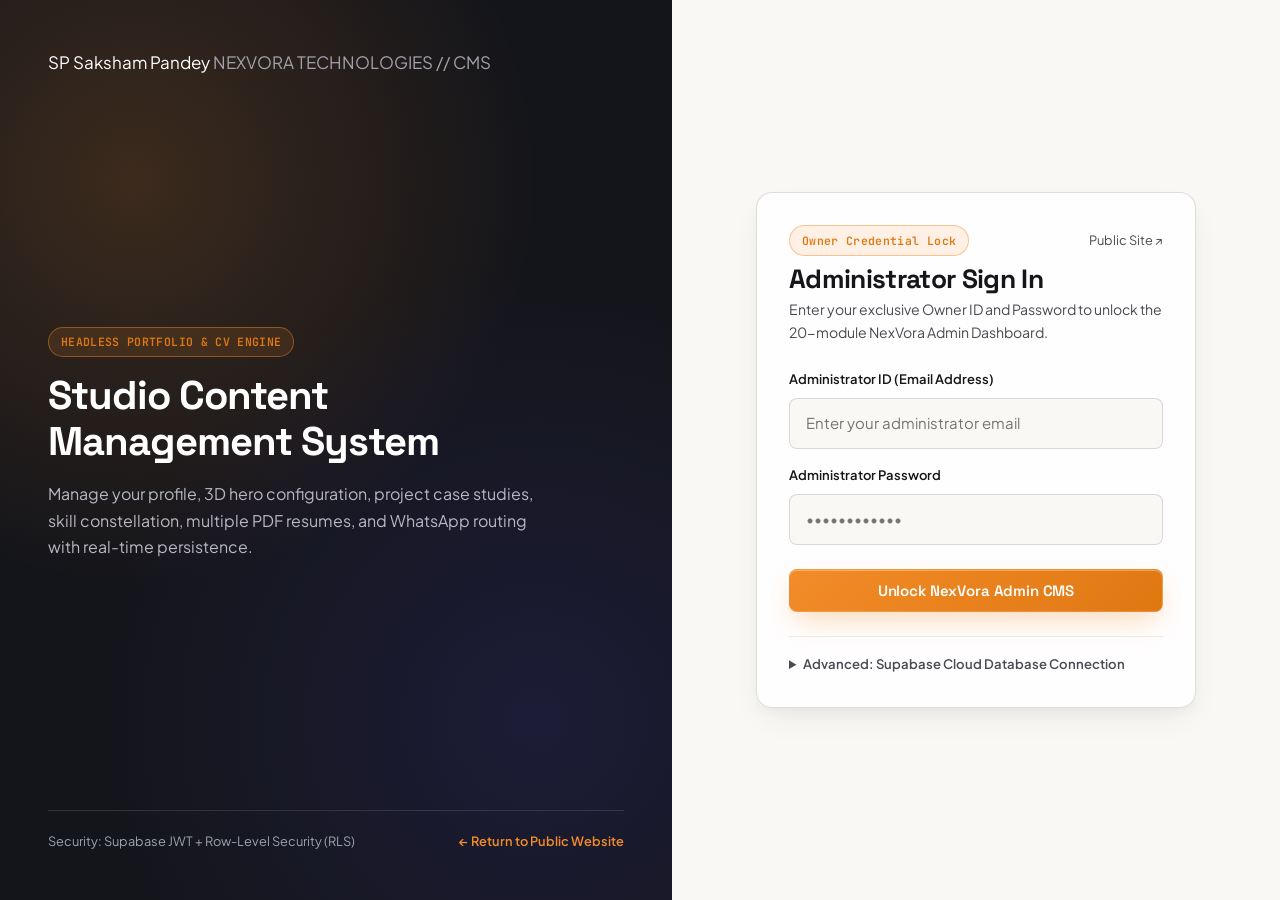
==== admin/index.html @ f71fc4e2 "Initial commit: Personal Portfolio and Nexvora CMS" ====
<!doctype html>
<html lang="en" data-theme="light">
  <head>
    <meta charset="UTF-8" />
    <meta name="viewport" content="width=device-width, initial-scale=1.0" />
    <title>Admin Dashboard — Saksham Pandey | NEXVORA CMS</title>
    <meta name="robots" content="noindex, nofollow" />
    <link rel="icon" type="image/svg+xml" href="../assets/icons/favicon.svg" />
    <link rel="preconnect" href="https://fonts.googleapis.com" />
    <link rel="preconnect" href="https://fonts.gstatic.com" crossorigin />
    <link
      href="https://fonts.googleapis.com/css2?family=JetBrains+Mono:wght@500;600;700&amp;family=Plus+Jakarta+Sans:wght@400;500;600;700&amp;family=Space+Grotesk:wght@600;700&amp;display=swap"
      rel="stylesheet"
    />
    <link rel="stylesheet" href="../css/tokens.css" />
    <link rel="stylesheet" href="../css/base.css" />
    <link rel="stylesheet" href="../css/components.css" />
    <link rel="stylesheet" href="css/admin.css" />
  </head>
  <body class="admin-body">
    <div class="admin-shell">
      <!-- Left Sidebar Navigation (All 20 Required Modules) -->
      <aside
        id="adminSidebar"
        class="admin-sidebar"
        aria-label="CMS Module Navigation"
      >
        <div class="admin-sidebar__brand">
          <a
            href="../index.html"
            class="brand-logo"
            title="View Public Website"
          >
            <span class="brand-logo__cube">SP</span>
            <span class="brand-logo__meta">
              <span style="font-size: 0.95rem">NEXVORA CMS</span>
              <span class="brand-logo__sub">SAKSHAM PANDEY</span>
            </span>
          </a>
        </div>

        <nav class="admin-sidebar__nav">
          <span class="admin-nav-group-label">Core &amp; Identity</span>
          <button
            type="button"
            class="admin-nav-btn is-active"
            data-admin-module="overview"
          >
            <span class="admin-nav-btn__left"
              ><span>01</span> <span>Dashboard Overview</span></span
            >
          </button>
          <button
            type="button"
            class="admin-nav-btn"
            data-admin-module="profile"
          >
            <span class="admin-nav-btn__left"
              ><span>02</span> <span>Profile &amp; Personal Info</span></span
            >
          </button>
          <button type="button" class="admin-nav-btn" data-admin-module="hero">
            <span class="admin-nav-btn__left"
              ><span>03</span> <span>Hero &amp; 3D Stage</span></span
            >
          </button>
          <button type="button" class="admin-nav-btn" data-admin-module="about">
            <span class="admin-nav-btn__left"
              ><span>04</span> <span>About Section</span></span
            >
          </button>

          <span class="admin-nav-group-label">Portfolio Collections</span>
          <button
            type="button"
            class="admin-nav-btn"
            data-admin-module="skills"
          >
            <span class="admin-nav-btn__left"
              ><span>05</span> <span>Skills &amp; Categories</span></span
            >
          </button>
          <button
            type="button"
            class="admin-nav-btn"
            data-admin-module="experience"
          >
            <span class="admin-nav-btn__left"
              ><span>06</span> <span>Experience</span></span
            >
          </button>
          <button
            type="button"
            class="admin-nav-btn"
            data-admin-module="education"
          >
            <span class="admin-nav-btn__left"
              ><span>07</span> <span>Education</span></span
            >
          </button>
          <button
            type="button"
            class="admin-nav-btn"
            data-admin-module="projects"
          >
            <span class="admin-nav-btn__left"
              ><span>08</span> <span>Projects Showcase</span></span
            >
          </button>
          <button
            type="button"
            class="admin-nav-btn"
            data-admin-module="achievements"
          >
            <span class="admin-nav-btn__left"
              ><span>09</span> <span>Achievements</span></span
            >
          </button>
          <button
            type="button"
            class="admin-nav-btn"
            data-admin-module="certifications"
          >
            <span class="admin-nav-btn__left"
              ><span>10</span> <span>Certifications</span></span
            >
          </button>

          <span class="admin-nav-group-label">Resumes &amp; Assets</span>
          <button
            type="button"
            class="admin-nav-btn"
            data-admin-module="resumes"
          >
            <span class="admin-nav-btn__left"
              ><span>11</span> <span>Multiple Resumes (CVs)</span></span
            >
          </button>
          <button type="button" class="admin-nav-btn" data-admin-module="media">
            <span class="admin-nav-btn__left"
              ><span>18</span> <span>Media Library</span></span
            >
          </button>

          <span class="admin-nav-group-label">Channels &amp; Settings</span>
          <button
            type="button"
            class="admin-nav-btn"
            data-admin-module="social"
          >
            <span class="admin-nav-btn__left"
              ><span>12</span> <span>Social Links</span></span
            >
          </button>
          <button
            type="button"
            class="admin-nav-btn"
            data-admin-module="contact"
          >
            <span class="admin-nav-btn__left"
              ><span>13</span> <span>Contact &amp; Inbox</span></span
            >
          </button>
          <button
            type="button"
            class="admin-nav-btn"
            data-admin-module="whatsapp"
          >
            <span class="admin-nav-btn__left"
              ><span>14</span> <span>WhatsApp (wa.me)</span></span
            >
          </button>
          <button type="button" class="admin-nav-btn" data-admin-module="theme">
            <span class="admin-nav-btn__left"
              ><span>15</span> <span>Theme &amp; Design</span></span
            >
          </button>
          <button
            type="button"
            class="admin-nav-btn"
            data-admin-module="navigation"
          >
            <span class="admin-nav-btn__left"
              ><span>16</span> <span>Navigation &amp; Visibility</span></span
            >
          </button>
          <button type="button" class="admin-nav-btn" data-admin-module="seo">
            <span class="admin-nav-btn__left"
              ><span>17</span> <span>SEO &amp; Open Graph</span></span
            >
          </button>
          <button type="button" class="admin-nav-btn" data-admin-module="site">
            <span class="admin-nav-btn__left"
              ><span>19</span> <span>Site-Wide &amp; Footer</span></span
            >
          </button>
          <button
            type="button"
            class="admin-nav-btn"
            data-admin-module="security"
          >
            <span class="admin-nav-btn__left"
              ><span>20</span> <span>Account &amp; Security</span></span
            >
          </button>
        </nav>

        <div class="admin-sidebar__footer">
          <div
            style="
              font-size: 0.75rem;
              color: var(--text-muted);
              display: flex;
              justify-content: space-between;
              align-items: center;
            "
          >
            <span id="adminActiveUserEmail" class="mono"
              >saksham@nexvora.dev</span
            >
          </div>
          <button
            type="button"
            id="adminLogoutBtn"
            class="btn btn--secondary btn--sm"
            style="width: 100%"
          >
            Sign Out of CMS
          </button>
        </div>
      </aside>

      <!-- Main CMS Workspace -->
      <div class="admin-main">
        <header class="admin-topbar">
          <div class="admin-topbar__left">
            <button
              type="button"
              id="adminMobileSidebarToggle"
              class="btn btn--icon"
              aria-label="Toggle CMS Sidebar"
            >
              ☰
            </button>
            <h1 id="adminCurrentModuleTitle" style="font-size: 1.15rem">
              1. Dashboard Overview
            </h1>
            <span
              id="unsavedChangesIndicator"
              class="badge badge--accent"
              style="display: none"
            >
              ● Unsaved Edits
            </span>
          </div>

          <div class="admin-topbar__right">
            <span id="adminModeStatusBadge" class="badge badge--accent"
              >Checking Mode...</span
            >
            <button
              type="button"
              id="themeToggleBtn"
              class="btn btn--icon"
              aria-label="Toggle color theme"
            >
              ☾
            </button>
            <a
              href="../index.html"
              target="_blank"
              class="btn btn--primary btn--sm"
            >
              View Live Portfolio ↗
            </a>
          </div>
        </header>

        <main id="adminModuleWorkspace" class="admin-content">
          <!-- Active CMS module rendered dynamically -->
        </main>
      </div>
    </div>

    <!-- Accessible Confirmation Modal Dialog -->
    <div
      id="adminConfirmModal"
      class="modal-backdrop"
      role="dialog"
      aria-modal="true"
      aria-labelledby="adminConfirmTitle"
    >
      <div class="modal-dialog" style="max-width: 440px">
        <div class="modal-header">
          <h3 id="adminConfirmTitle" style="font-size: 1.1rem">
            Confirm Action
          </h3>
        </div>
        <div class="modal-body">
          <p id="adminConfirmMessage" style="color: var(--text-primary)">
            Are you sure you want to proceed?
          </p>
        </div>
        <div class="modal-footer" style="justify-content: flex-end">
          <button
            type="button"
            id="adminConfirmCancelBtn"
            class="btn btn--secondary btn--sm"
          >
            Cancel
          </button>
          <button
            type="button"
            id="adminConfirmProceedBtn"
            class="btn btn--primary btn--sm"
            style="background: var(--status-danger)"
          >
            Confirm
          </button>
        </div>
      </div>
    </div>

    <script defer src="js/admin-bundle.js"></script>
  </body>
</html>
---- css/tokens.css ----
/* ==========================================================================
   DESIGN TOKENS — SAKSHAM PANDEY | NEXVORA TECHNOLOGIES
   Predominantly warm pearl/alabaster light theme with charcoal typography,
   signature #F28C28 warm orange accent, dimensional shadows, and 3D depth.
   ========================================================================== */

:root {
  /* --- Color Palette: Light Theme (Default) --- */
  --bg-primary: #FAF8F5;
  --bg-secondary: #F3EFEA;
  --bg-tertiary: #EAE4DC;
  --bg-elevated: rgba(255, 255, 255, 0.86);
  --bg-glass: rgba(255, 253, 250, 0.72);
  --bg-glass-strong: rgba(255, 253, 250, 0.92);
  --bg-code: #1E1E24;

  /* --- Typography Colors --- */
  --text-primary: #16161A;
  --text-secondary: #4A4A52;
  --text-muted: #767682;
  --text-on-accent: #FFFFFF;
  --text-inverse: #FAF8F5;

  /* --- Brand Accents --- */
  --accent-primary: #F28C28;
  --accent-primary-hover: #E07812;
  --accent-primary-soft: rgba(242, 140, 40, 0.12);
  --accent-primary-glow: rgba(242, 140, 40, 0.28);
  --accent-secondary: #4F46E5;
  --accent-secondary-soft: rgba(79, 70, 229, 0.1);
  --accent-cyan: #0891B2;
  --accent-cyan-soft: rgba(8, 145, 178, 0.1);

  /* --- Semantic Status Colors --- */
  --status-success: #15803D;
  --status-success-bg: rgba(21, 128, 61, 0.1);
  --status-warning: #B45309;
  --status-warning-bg: rgba(180, 83, 9, 0.12);
  --status-danger: #DC2626;
  --status-danger-bg: rgba(220, 38, 38, 0.1);
  --status-info: #0369A1;
  --status-info-bg: rgba(3, 105, 161, 0.1);

  /* --- Borders & Dividers --- */
  --border-subtle: rgba(22, 22, 26, 0.08);
  --border-medium: rgba(22, 22, 26, 0.14);
  --border-strong: rgba(22, 22, 26, 0.24);
  --border-glass: rgba(255, 255, 255, 0.65);
  --border-accent: rgba(242, 140, 40, 0.45);

  /* --- Dimensional Shadows & Lighting --- */
  --shadow-xs: 0 2px 6px rgba(22, 22, 26, 0.04);
  --shadow-sm: 0 6px 16px -4px rgba(22, 22, 26, 0.06), 0 2px 6px -1px rgba(22, 22, 26, 0.04);
  --shadow-md: 0 14px 32px -8px rgba(22, 22, 26, 0.08), 0 4px 12px -2px rgba(22, 22, 26, 0.04);
  --shadow-lg: 0 24px 56px -12px rgba(22, 22, 26, 0.12), 0 8px 20px -4px rgba(22, 22, 26, 0.05);
  --shadow-3d: 0 28px 64px -16px rgba(22, 22, 26, 0.15), 0 12px 24px -6px rgba(242, 140, 40, 0.08), inset 0 1px 0 rgba(255, 255, 255, 0.8);
  --shadow-accent: 0 12px 28px -6px rgba(242, 140, 40, 0.35);

  /* --- Glass & Surface Effects --- */
  --blur-glass: blur(16px);
  --blur-heavy: blur(28px);
  --surface-specular: radial-gradient(600px circle at var(--mouse-x, 50%) var(--mouse-y, 50%), rgba(242, 140, 40, 0.1), transparent 40%);

  /* --- Typography Scale --- */
  --font-display: 'Space Grotesk', 'Plus Jakarta Sans', -apple-system, BlinkMacSystemFont, 'Segoe UI', sans-serif;
  --font-sans: 'Plus Jakarta Sans', 'Inter', -apple-system, BlinkMacSystemFont, 'Segoe UI', Roboto, sans-serif;
  --font-mono: 'JetBrains Mono', 'Fira Code', Consolas, monospace;

  --text-xs: clamp(0.75rem, 0.72rem + 0.15vw, 0.8125rem);
  --text-sm: clamp(0.875rem, 0.84rem + 0.18vw, 0.9375rem);
  --text-base: clamp(1rem, 0.96rem + 0.2vw, 1.0625rem);
  --text-lg: clamp(1.125rem, 1.06rem + 0.3vw, 1.25rem);
  --text-xl: clamp(1.25rem, 1.15rem + 0.5vw, 1.5rem);
  --text-2xl: clamp(1.5rem, 1.35rem + 0.75vw, 2rem);
  --text-3xl: clamp(2rem, 1.7rem + 1.5vw, 2.85rem);
  --text-4xl: clamp(2.5rem, 2rem + 2.5vw, 4.25rem);

  /* --- Spacing Scale --- */
  --space-1: 0.25rem;
  --space-2: 0.5rem;
  --space-3: 0.75rem;
  --space-4: 1rem;
  --space-5: 1.25rem;
  --space-6: 1.5rem;
  --space-8: 2rem;
  --space-10: 2.5rem;
  --space-12: 3rem;
  --space-16: 4rem;
  --space-20: 5rem;
  --space-24: 6rem;
  --space-32: 8rem;

  /* --- Border Radii (Architectural & Crisp, Not Over-Rounded) --- */
  --radius-xs: 4px;
  --radius-sm: 8px;
  --radius-md: 12px;
  --radius-lg: 16px;
  --radius-xl: 22px;
  --radius-pill: 9999px;

  /* --- 3D & Motion Parameters --- */
  --perspective-main: 1200px;
  --perspective-deep: 1800px;
  --ease-out-expo: cubic-bezier(0.16, 1, 0.3, 1);
  --ease-out-quart: cubic-bezier(0.25, 1, 0.5, 1);
  --ease-spring: cubic-bezier(0.34, 1.56, 0.64, 1);
  --duration-fast: 180ms;
  --duration-normal: 320ms;
  --duration-slow: 600ms;

  /* --- Layout & Containers --- */
  --container-max: 1280px;
  --container-narrow: 920px;
  --header-height: 76px;

  /* --- Z-Index Scale --- */
  --z-bg-canvas: 0;
  --z-decor: 1;
  --z-content: 10;
  --z-floating-cta: 80;
  --z-header: 100;
  --z-modal: 200;
  --z-intro: 500;
  --z-toast: 600;
}

/* --- Optional Refined Dark Theme --- */
[data-theme="dark"] {
  --bg-primary: #0F1014;
  --bg-secondary: #16181F;
  --bg-tertiary: #1F222B;
  --bg-elevated: rgba(26, 29, 38, 0.88);
  --bg-glass: rgba(22, 24, 31, 0.75);
  --bg-glass-strong: rgba(22, 24, 31, 0.94);

  --text-primary: #F5F5F7;
  --text-secondary: #B8B8C4;
  --text-muted: #7E808F;
  --text-inverse: #16161A;

  --border-subtle: rgba(255, 255, 255, 0.07);
  --border-medium: rgba(255, 255, 255, 0.13);
  --border-strong: rgba(255, 255, 255, 0.24);
  --border-glass: rgba(255, 255, 255, 0.1);

  --shadow-xs: 0 2px 6px rgba(0, 0, 0, 0.3);
  --shadow-sm: 0 6px 16px -4px rgba(0, 0, 0, 0.4);
  --shadow-md: 0 14px 32px -8px rgba(0, 0, 0, 0.5);
  --shadow-lg: 0 24px 56px -12px rgba(0, 0, 0, 0.65);
  --shadow-3d: 0 28px 64px -16px rgba(0, 0, 0, 0.7), 0 12px 24px -6px rgba(242, 140, 40, 0.12), inset 0 1px 0 rgba(255, 255, 255, 0.08);
}
---- css/base.css ----
/* ==========================================================================
   BASE STYLES & ACCESSIBILITY FOUNDATION
   ========================================================================== */

*,
*::before,
*::after {
  box-sizing: border-box;
  margin: 0;
  padding: 0;
}

html {
  font-size: 16px;
  scroll-behavior: smooth;
  scroll-padding-top: calc(var(--header-height) + 24px);
  -webkit-text-size-adjust: 100%;
  text-Rendering: optimizeLegibility;
  -webkit-font-smoothing: antialiased;
  -moz-osx-font-smoothing: grayscale;
}

body {
  font-family: var(--font-sans);
  font-size: var(--text-base);
  line-height: 1.65;
  color: var(--text-primary);
  background-color: var(--bg-primary);
  overflow-x: hidden;
  transition: background-color var(--duration-normal) var(--ease-out-quart),
              color var(--duration-normal) var(--ease-out-quart);
  position: relative;
  min-height: 100vh;
}

/* Subtle architectural ambient background mesh */
body::before {
  content: "";
  position: fixed;
  inset: 0;
  z-index: -2;
  background:
    radial-gradient(circle at 12% 15%, rgba(242, 140, 40, 0.075), transparent 38%),
    radial-gradient(circle at 88% 22%, rgba(79, 70, 229, 0.05), transparent 42%),
    radial-gradient(circle at 75% 85%, rgba(8, 145, 178, 0.045), transparent 40%);
  pointer-events: none;
}

/* Subtle architectural coordinate grid overlay */
body::after {
  content: "";
  position: fixed;
  inset: 0;
  z-index: -1;
  background-image:
    linear-gradient(to right, var(--border-subtle) 1px, transparent 1px),
    linear-gradient(to bottom, var(--border-subtle) 1px, transparent 1px);
  background-size: 64px 64px;
  mask-image: radial-gradient(ellipse 80% 70% at 50% 35%, rgba(0, 0, 0, 0.45), transparent 90%);
  -webkit-mask-image: radial-gradient(ellipse 80% 70% at 50% 35%, rgba(0, 0, 0, 0.45), transparent 90%);
  pointer-events: none;
}

/* --- Typography & Global Text Overflow Prevention --- */
h1, h2, h3, h4, h5, h6 {
  font-family: var(--font-display);
  font-weight: 700;
  line-height: 1.15;
  letter-spacing: -0.025em;
  color: var(--text-primary);
  overflow-wrap: break-word;
  word-break: break-word;
  max-width: 100%;
}

h1 { font-size: var(--text-4xl); }
h2 { font-size: var(--text-3xl); }
h3 { font-size: var(--text-2xl); }
h4 { font-size: var(--text-xl); }

p, li, span, a, dd, dt, blockquote {
  overflow-wrap: break-word;
  word-break: break-word;
}

/* Ambient 3D Particle & Terminal Stream Background Canvas */
.ambient-3d-canvas {
  position: fixed;
  inset: 0;
  width: 100vw;
  height: 100vh;
  z-index: 0;
  pointer-events: none;
}

p {
  color: var(--text-secondary);
  margin-bottom: var(--space-4);
}

p:last-child {
  margin-bottom: 0;
}

a {
  color: inherit;
  text-decoration: none;
  transition: color var(--duration-fast) ease;
}

img, svg, video, canvas {
  display: block;
  max-width: 100%;
}

button, input, select, textarea {
  font: inherit;
  color: inherit;
}

button {
  cursor: pointer;
  background: none;
  border: none;
}

ul, ol {
  list-style: none;
}

code, pre, .mono {
  font-family: var(--font-mono);
}

/* --- Selection & Focus Accessibility --- */
::selection {
  background-color: var(--accent-primary);
  color: #FFFFFF;
}

:focus-visible {
  outline: 2px solid var(--accent-primary);
  outline-offset: 3px;
  border-radius: var(--radius-xs);
}

/* Skip to main content link for keyboard & screen-reader users */
.skip-link {
  position: fixed;
  top: -100px;
  left: var(--space-4);
  z-index: 9999;
  background: var(--text-primary);
  color: var(--bg-primary);
  padding: var(--space-3) var(--space-5);
  border-radius: var(--radius-sm);
  font-weight: 600;
  box-shadow: var(--shadow-lg);
  transition: top var(--duration-fast) ease;
}

.skip-link:focus {
  top: var(--space-4);
}

.sr-only {
  position: absolute;
  width: 1px;
  height: 1px;
  padding: 0;
  margin: -1px;
  overflow: hidden;
  clip: rect(0, 0, 0, 0);
  white-space: nowrap;
  border: 0;
}

/* --- Custom Scrollbar --- */
::-webkit-scrollbar {
  width: 10px;
  height: 10px;
}

::-webkit-scrollbar-track {
  background: var(--bg-secondary);
}

::-webkit-scrollbar-thumb {
  background: var(--border-strong);
  border-radius: var(--radius-pill);
  border: 2px solid var(--bg-secondary);
}

::-webkit-scrollbar-thumb:hover {
  background: var(--accent-primary);
}

/* --- Reduced Motion Compliance --- */
@media (prefers-reduced-motion: reduce) {
  *,
  *::before,
  *::after {
    animation-duration: 0.01ms !important;
    animation-iteration-count: 1 !important;
    transition-duration: 0.01ms !important;
    scroll-behavior: auto !important;
  }
}

/* --- Print Styles --- */
@media print {
  body {
    background: #FFFFFF !important;
    color: #000000 !important;
  }
  body::before,
  body::after,
  .site-header,
  .intro-overlay,
  .floating-whatsapp,
  .back-to-top,
  .custom-cursor,
  .hero-3d-stage,
  .preview-mode-banner {
    display: none !important;
  }
  .section {
    padding: 1.5rem 0 !important;
    page-break-inside: avoid;
  }
}
---- css/components.css ----
/* ==========================================================================
   COMPONENTS — BUTTONS, 3D CARDS, MODALS, FORMS, BADGES, & MICROINTERACTIONS
   ========================================================================== */

/* --- Buttons --- */
.btn {
  display: inline-flex;
  align-items: center;
  justify-content: center;
  gap: var(--space-2);
  padding: 0.72rem 1.35rem;
  border-radius: var(--radius-sm);
  font-family: var(--font-display);
  font-size: var(--text-sm);
  font-weight: 600;
  line-height: 1.2;
  letter-spacing: -0.01em;
  transition: transform var(--duration-fast) var(--ease-out-quart),
              box-shadow var(--duration-fast) var(--ease-out-quart),
              background-color var(--duration-fast) ease,
              border-color var(--duration-fast) ease,
              color var(--duration-fast) ease;
  position: relative;
  overflow: hidden;
  user-select: none;
  white-space: nowrap;
}

.btn:active {
  transform: translateY(1px) scale(0.99);
}

.btn--primary {
  background: linear-gradient(135deg, var(--accent-primary), var(--accent-primary-hover));
  color: var(--text-on-accent);
  box-shadow: var(--shadow-accent), inset 0 1px 0 rgba(255, 255, 255, 0.3);
  border: 1px solid rgba(255, 255, 255, 0.15);
}

.btn--primary:hover {
  background: linear-gradient(135deg, #FF9838, var(--accent-primary));
  transform: translateY(-2px);
  box-shadow: 0 16px 32px -6px rgba(242, 140, 40, 0.45);
}

.btn--secondary {
  background: var(--bg-elevated);
  color: var(--text-primary);
  border: 1px solid var(--border-medium);
  box-shadow: var(--shadow-xs);
}

.btn--secondary:hover {
  border-color: var(--accent-primary);
  color: var(--accent-primary);
  transform: translateY(-2px);
  box-shadow: var(--shadow-sm);
}

.btn--ghost {
  background: transparent;
  color: var(--text-secondary);
  border: 1px solid transparent;
}

.btn--ghost:hover {
  background: var(--accent-primary-soft);
  color: var(--accent-primary);
}

.btn--whatsapp {
  background: linear-gradient(135deg, #16A34A, #15803D);
  color: #FFFFFF;
  box-shadow: 0 10px 24px -6px rgba(22, 163, 74, 0.4);
}

.btn--whatsapp:hover {
  background: linear-gradient(135deg, #22C55E, #16A34A);
  transform: translateY(-2px);
}

.btn--sm {
  padding: 0.48rem 0.9rem;
  font-size: var(--text-xs);
}

.btn--lg {
  padding: 0.92rem 1.75rem;
  font-size: var(--text-base);
}

.btn--icon {
  width: 40px;
  height: 40px;
  padding: 0;
  border-radius: var(--radius-sm);
  border: 1px solid var(--border-subtle);
  background: var(--bg-elevated);
  color: var(--text-secondary);
}

.btn--icon:hover {
  color: var(--accent-primary);
  border-color: var(--accent-primary);
  transform: translateY(-1px);
}

/* --- Status & Category Badges --- */
.badge {
  display: inline-flex;
  align-items: center;
  gap: 0.4rem;
  padding: 0.3rem 0.75rem;
  border-radius: var(--radius-pill);
  font-family: var(--font-mono);
  font-size: 0.72rem;
  font-weight: 600;
  letter-spacing: 0.03em;
  border: 1px solid var(--border-subtle);
  background: var(--bg-elevated);
  color: var(--text-secondary);
}

.badge--available {
  background: var(--status-success-bg);
  color: var(--status-success);
  border-color: rgba(21, 128, 61, 0.25);
}

.badge--available__dot {
  width: 7px;
  height: 7px;
  border-radius: 50%;
  background: var(--status-success);
  box-shadow: 0 0 0 3px rgba(21, 128, 61, 0.2);
}

.badge--accent {
  background: var(--accent-primary-soft);
  color: var(--accent-primary-hover);
  border-color: var(--border-accent);
}

[data-theme="dark"] .badge--accent {
  color: var(--accent-primary);
}

.badge--sample {
  background: var(--status-info-bg);
  color: var(--status-info);
  border-color: rgba(3, 105, 161, 0.25);
}

/* --- Filter Pills --- */
.filter-group {
  display: flex;
  flex-wrap: wrap;
  gap: var(--space-2);
}

.filter-pill {
  padding: 0.45rem 0.95rem;
  border-radius: var(--radius-sm);
  font-size: var(--text-xs);
  font-weight: 600;
  color: var(--text-secondary);
  background: var(--bg-elevated);
  border: 1px solid var(--border-subtle);
  transition: all var(--duration-fast) ease;
}

.filter-pill:hover {
  border-color: var(--border-strong);
  color: var(--text-primary);
}

.filter-pill.is-active {
  background: var(--text-primary);
  color: var(--bg-primary);
  border-color: var(--text-primary);
  box-shadow: var(--shadow-xs);
}

/* --- 3D Tilt Cards (Projects, Skills, Resumes, Pillar Cards) --- */
.card-3d {
  position: relative;
  background: var(--bg-elevated);
  border: 1px solid var(--border-subtle);
  border-radius: var(--radius-lg);
  box-shadow: var(--shadow-sm);
  transform-style: preserve-3d;
  transition: transform var(--duration-normal) var(--ease-out-quart),
              box-shadow var(--duration-normal) var(--ease-out-quart),
              border-color var(--duration-normal) ease;
  overflow: hidden;
}

.card-3d::before {
  content: "";
  position: absolute;
  inset: 0;
  background: radial-gradient(
    480px circle at var(--glare-x, 50%) var(--glare-y, 20%),
    rgba(242, 140, 40, 0.11),
    transparent 50%
  );
  opacity: 0;
  transition: opacity var(--duration-normal) ease;
  pointer-events: none;
  z-index: 1;
}

.card-3d:hover {
  border-color: var(--border-accent);
  box-shadow: var(--shadow-3d);
}

.card-3d:hover::before {
  opacity: 1;
}

/* --- About Pillar Cards --- */
.pillar-card {
  padding: var(--space-5) var(--space-6);
  display: flex;
  gap: var(--space-4);
  align-items: flex-start;
}

.pillar-card__icon {
  width: 44px;
  height: 44px;
  flex-shrink: 0;
  border-radius: var(--radius-sm);
  background: var(--accent-primary-soft);
  color: var(--accent-primary);
  display: grid;
  place-items: center;
  font-family: var(--font-mono);
  font-weight: 700;
}

.pillar-card__title {
  font-size: var(--text-base);
  margin-bottom: var(--space-1);
}

.pillar-card__desc {
  font-size: var(--text-sm);
  color: var(--text-secondary);
}

/* --- Interactive Skill Constellation Inspector --- */
.constellation-canvas-wrap {
  position: relative;
  width: 100%;
  height: 100%;
  background:
    radial-gradient(circle at 50% 50%, rgba(242, 140, 40, 0.08), transparent 70%);
}

#skillConstellationCanvas {
  width: 100%;
  height: 100%;
  cursor: pointer;
}

.constellation-inspector {
  background: var(--bg-secondary);
  border-left: 1px solid var(--border-subtle);
  padding: var(--space-6);
  display: flex;
  flex-direction: column;
  justify-content: space-between;
  gap: var(--space-4);
}

/* --- Compact Skill Pill / Chip Matrix (Replaces Oversized Skill Cards) --- */
.skills-pills-matrix {
  display: flex;
  flex-wrap: wrap;
  justify-content: center;
  align-items: center;
  gap: 0.65rem 0.75rem;
  padding: var(--space-6);
  background: var(--bg-elevated);
  border: 1px solid var(--border-subtle);
  border-radius: var(--radius-lg);
  box-shadow: var(--shadow-sm);
}

.skill-chip-pill {
  display: inline-flex;
  align-items: center;
  gap: 0.5rem;
  padding: 0.48rem 0.9rem;
  border-radius: var(--radius-pill);
  background: var(--bg-primary);
  border: 1px solid var(--border-medium);
  color: var(--text-primary);
  font-size: 0.84rem;
  font-weight: 600;
  transition: transform var(--duration-fast) var(--ease-spring),
              border-color var(--duration-fast) ease,
              box-shadow var(--duration-fast) ease,
              background-color var(--duration-fast) ease;
  max-width: 100%;
  min-width: 0;
}

.skill-chip-pill:hover {
  transform: translateY(-2px);
  border-color: var(--accent-primary);
  box-shadow: var(--shadow-xs);
}

.skill-chip-pill.is-selected {
  background: var(--accent-primary-soft);
  border-color: var(--accent-primary);
  box-shadow: 0 6px 16px -4px rgba(242, 140, 40, 0.28);
}

.skill-chip-pill__icon {
  width: 24px;
  height: 24px;
  border-radius: 50%;
  background: var(--bg-secondary);
  border: 1px solid var(--border-subtle);
  display: inline-grid;
  place-items: center;
  font-family: var(--font-mono);
  font-size: 0.66rem;
  font-weight: 700;
  color: var(--accent-primary);
  flex-shrink: 0;
}

.skill-chip-pill__name {
  overflow-wrap: break-word;
  word-break: break-word;
}

.skill-chip-pill__tag {
  font-family: var(--font-mono);
  font-size: 0.64rem;
  font-weight: 600;
  padding: 0.12rem 0.42rem;
  border-radius: var(--radius-pill);
  background: var(--bg-secondary);
  color: var(--text-muted);
  border: 1px solid var(--border-subtle);
}

/* --- Profile Portrait Showcase Card & Agency Cards --- */
.hero-portrait-badge {
  display: inline-flex;
  align-items: center;
  gap: var(--space-3);
  padding: 0.45rem 0.85rem 0.45rem 0.45rem;
  background: var(--bg-elevated);
  border: 1px solid var(--border-medium);
  border-radius: var(--radius-pill);
  box-shadow: var(--shadow-xs);
  max-width: 100%;
}

.hero-portrait-badge__img {
  width: 44px;
  height: 44px;
  border-radius: 50%;
  object-fit: cover;
  object-position: center top;
  border: 2px solid var(--accent-primary);
  flex-shrink: 0;
}

.profile-showcase-card {
  position: relative;
  border-radius: var(--radius-lg);
  overflow: hidden;
  background: var(--bg-elevated);
  border: 1px solid var(--border-medium);
  box-shadow: var(--shadow-3d);
}

.profile-showcase-card__img {
  width: 100%;
  max-height: 460px;
  object-fit: cover;
  object-position: center top;
  display: block;
}

.profile-showcase-card__caption {
  padding: var(--space-5) var(--space-6);
  background: var(--bg-glass-strong);
  border-top: 1px solid var(--border-subtle);
}

.service-agency-card {
  padding: var(--space-6);
  display: flex;
  flex-direction: column;
  justify-content: space-between;
  min-width: 0;
}

.agency-services-grid {
  display: grid;
  grid-template-columns: repeat(auto-fit, minmax(260px, 1fr));
  gap: var(--space-6);
}

.skill-card {
  padding: var(--space-5);
  display: flex;
  flex-direction: column;
  gap: var(--space-3);
  cursor: pointer;
}

.skill-card__header {
  display: flex;
  align-items: center;
  justify-content: space-between;
  gap: var(--space-2);
}

.skill-card__icon-box {
  width: 38px;
  height: 38px;
  border-radius: var(--radius-sm);
  background: var(--bg-secondary);
  border: 1px solid var(--border-subtle);
  display: grid;
  place-items: center;
  font-family: var(--font-mono);
  font-weight: 700;
  font-size: var(--text-xs);
  color: var(--accent-primary);
}

.skill-card__name {
  font-size: var(--text-base);
  font-weight: 700;
}

.skill-card__desc {
  font-size: var(--text-sm);
  color: var(--text-secondary);
}

/* --- Timeline Entry Card --- */
.timeline-item {
  position: relative;
  padding: var(--space-6);
}

.timeline-item::after {
  content: "";
  position: absolute;
  left: calc(-1 * var(--space-8) - 7px);
  top: 28px;
  width: 12px;
  height: 12px;
  border-radius: 50%;
  background: var(--accent-primary);
  border: 2px solid var(--bg-primary);
  box-shadow: 0 0 0 3px var(--accent-primary-soft);
}

.timeline-item__header {
  display: flex;
  flex-wrap: wrap;
  justify-content: space-between;
  align-items: flex-start;
  gap: var(--space-2);
  margin-bottom: var(--space-3);
}

.timeline-item__role {
  font-size: var(--text-lg);
  font-weight: 700;
}

.timeline-item__org {
  color: var(--accent-primary);
  font-weight: 600;
  font-size: var(--text-sm);
}

.timeline-item__dates {
  font-family: var(--font-mono);
  font-size: var(--text-xs);
  color: var(--text-muted);
  padding: 0.25rem 0.65rem;
  background: var(--bg-secondary);
  border-radius: var(--radius-xs);
}

.timeline-item__highlights {
  margin-top: var(--space-3);
  display: flex;
  flex-direction: column;
  gap: var(--space-2);
}

.timeline-item__highlights li {
  position: relative;
  padding-left: var(--space-4);
  font-size: var(--text-sm);
  color: var(--text-secondary);
}

.timeline-item__highlights li::before {
  content: "▹";
  position: absolute;
  left: 0;
  color: var(--accent-primary);
}

/* --- 3D Project Card --- */
.project-card {
  display: flex;
  flex-direction: column;
  height: 100%;
}

.project-card__media {
  position: relative;
  height: 220px;
  background: var(--bg-tertiary);
  overflow: hidden;
  border-bottom: 1px solid var(--border-subtle);
}

.project-card__img {
  width: 100%;
  height: 100%;
  object-fit: cover;
  transition: transform var(--duration-slow) var(--ease-out-expo);
}

.project-card:hover .project-card__img {
  transform: scale(1.05);
}

.project-card__badges {
  position: absolute;
  top: var(--space-3);
  left: var(--space-3);
  right: var(--space-3);
  display: flex;
  justify-content: space-between;
  align-items: center;
  gap: var(--space-2);
  z-index: 2;
}

.project-card__body {
  padding: var(--space-6);
  display: flex;
  flex-direction: column;
  flex: 1;
  gap: var(--space-4);
  position: relative;
  z-index: 2;
}

.project-card__title {
  font-size: var(--text-xl);
  line-height: 1.25;
}

.project-card__summary {
  font-size: var(--text-sm);
  color: var(--text-secondary);
  flex: 1;
}

.tag-list {
  display: flex;
  flex-wrap: wrap;
  gap: 0.4rem;
}

.tech-tag {
  font-family: var(--font-mono);
  font-size: 0.7rem;
  padding: 0.22rem 0.55rem;
  border-radius: var(--radius-xs);
  background: var(--bg-secondary);
  color: var(--text-secondary);
  border: 1px solid var(--border-subtle);
}

.project-card__footer {
  padding-top: var(--space-4);
  border-top: 1px solid var(--border-subtle);
  display: flex;
  align-items: center;
  justify-content: space-between;
  gap: var(--space-3);
}

/* --- Resume Card --- */
.resume-card {
  padding: var(--space-6);
  display: flex;
  flex-direction: column;
  justify-content: space-between;
  gap: var(--space-5);
}

.resume-card--featured {
  border-color: var(--accent-primary);
  box-shadow: var(--shadow-md);
}

.resume-card__preview-sheet {
  background: var(--bg-secondary);
  border: 1px solid var(--border-subtle);
  border-radius: var(--radius-sm);
  padding: var(--space-4);
  display: flex;
  align-items: center;
  justify-content: space-between;
  gap: var(--space-3);
}

.resume-card__actions {
  display: flex;
  flex-wrap: wrap;
  gap: var(--space-3);
}

/* --- Form Controls --- */
.form-group {
  display: flex;
  flex-direction: column;
  gap: var(--space-2);
  margin-bottom: var(--space-4);
}

.form-row {
  display: grid;
  grid-template-columns: 1fr 1fr;
  gap: var(--space-4);
}

.form-label {
  font-size: var(--text-xs);
  font-weight: 600;
  color: var(--text-primary);
  display: flex;
  justify-content: space-between;
  align-items: center;
}

.form-input,
.form-select,
.form-textarea {
  width: 100%;
  padding: 0.75rem 1rem;
  background: var(--bg-primary);
  border: 1px solid var(--border-medium);
  border-radius: var(--radius-sm);
  font-size: var(--text-sm);
  color: var(--text-primary);
  transition: border-color var(--duration-fast) ease, box-shadow var(--duration-fast) ease;
}

.form-input:focus,
.form-select:focus,
.form-textarea:focus {
  outline: none;
  border-color: var(--accent-primary);
  box-shadow: 0 0 0 3px var(--accent-primary-soft);
}

.form-input.is-invalid,
.form-textarea.is-invalid {
  border-color: var(--status-danger);
}

.form-error {
  font-size: var(--text-xs);
  color: var(--status-danger);
  min-height: 1.1rem;
}

.search-input-wrap {
  position: relative;
  min-width: 260px;
}

.search-input-wrap input {
  padding-left: 2.4rem;
}

.search-input-wrap__icon {
  position: absolute;
  left: 0.85rem;
  top: 50%;
  transform: translateY(-50%);
  color: var(--text-muted);
  pointer-events: none;
}

/* --- Accessible Modal Dialog --- */
.modal-backdrop {
  position: fixed;
  inset: 0;
  z-index: var(--z-modal);
  background: rgba(15, 16, 20, 0.68);
  backdrop-filter: blur(8px);
  -webkit-backdrop-filter: blur(8px);
  display: flex;
  align-items: center;
  justify-content: center;
  padding: var(--space-6);
  opacity: 0;
  visibility: hidden;
  transition: opacity var(--duration-normal) ease, visibility var(--duration-normal) ease;
}

.modal-backdrop.is-open {
  opacity: 1;
  visibility: visible;
}

.modal-dialog {
  width: 100%;
  max-width: 920px;
  max-height: 90vh;
  background: var(--bg-primary);
  border: 1px solid var(--border-medium);
  border-radius: var(--radius-lg);
  box-shadow: var(--shadow-lg);
  display: flex;
  flex-direction: column;
  overflow: hidden;
  transform: translateY(18px) scale(0.98);
  transition: transform var(--duration-normal) var(--ease-out-expo);
}

.modal-backdrop.is-open .modal-dialog {
  transform: translateY(0) scale(1);
}

.modal-header {
  padding: var(--space-5) var(--space-6);
  border-bottom: 1px solid var(--border-subtle);
  display: flex;
  align-items: center;
  justify-content: space-between;
  gap: var(--space-4);
  background: var(--bg-secondary);
}

.modal-body {
  padding: var(--space-6);
  overflow-y: auto;
  flex: 1;
}

.modal-footer {
  padding: var(--space-4) var(--space-6);
  border-top: 1px solid var(--border-subtle);
  background: var(--bg-secondary);
  display: flex;
  align-items: center;
  justify-content: space-between;
  gap: var(--space-4);
}

/* --- Floating WhatsApp & Back to Top --- */
.floating-actions {
  position: fixed;
  bottom: var(--space-6);
  right: var(--space-6);
  z-index: var(--z-floating-cta);
  display: flex;
  flex-direction: column;
  align-items: flex-end;
  gap: var(--space-3);
}

.floating-whatsapp {
  display: inline-flex;
  align-items: center;
  gap: var(--space-2);
  padding: 0.75rem 1.15rem;
  border-radius: var(--radius-pill);
  background: #16A34A;
  color: #FFFFFF;
  font-family: var(--font-display);
  font-weight: 600;
  font-size: var(--text-sm);
  box-shadow: 0 12px 28px rgba(22, 163, 74, 0.38);
  transition: transform var(--duration-fast) var(--ease-spring), box-shadow var(--duration-fast) ease;
}

.floating-whatsapp:hover {
  transform: translateY(-3px) scale(1.03);
  box-shadow: 0 16px 34px rgba(22, 163, 74, 0.48);
}

.back-to-top {
  width: 44px;
  height: 44px;
  border-radius: var(--radius-pill);
  background: var(--bg-elevated);
  border: 1px solid var(--border-medium);
  color: var(--text-primary);
  box-shadow: var(--shadow-md);
  display: grid;
  place-items: center;
  opacity: 0;
  visibility: hidden;
  transform: translateY(10px);
  transition: all var(--duration-normal) ease;
}

.back-to-top.is-visible {
  opacity: 1;
  visibility: visible;
  transform: translateY(0);
}

.back-to-top:hover {
  border-color: var(--accent-primary);
  color: var(--accent-primary);
}

/* --- Toast Notifications --- */
.toast-container {
  position: fixed;
  bottom: var(--space-6);
  left: 50%;
  transform: translateX(-50%);
  z-index: var(--z-toast);
  display: flex;
  flex-direction: column;
  gap: var(--space-2);
  pointer-events: none;
}

.toast {
  pointer-events: auto;
  background: var(--text-primary);
  color: var(--bg-primary);
  padding: 0.75rem 1.25rem;
  border-radius: var(--radius-sm);
  box-shadow: var(--shadow-lg);
  font-size: var(--text-sm);
  font-weight: 500;
  display: flex;
  align-items: center;
  gap: var(--space-3);
  animation: toastSlideUp 0.28s var(--ease-out-expo) forwards;
}

/* --- Empty State --- */
.empty-state {
  text-align: center;
  padding: var(--space-12) var(--space-6);
  background: var(--bg-elevated);
  border: 1px dashed var(--border-medium);
  border-radius: var(--radius-lg);
  color: var(--text-secondary);
}
---- admin/css/admin.css ----
/* ==========================================================================
   ADMIN CMS DESIGN SYSTEM — /admin/
   Clean, modern light studio CMS interface with sidebar, topbar, tables,
   upload progress, drawers, and responsive controls.
   ========================================================================== */

.admin-body {
  background-color: var(--bg-secondary);
  color: var(--text-primary);
  min-height: 100vh;
  display: flex;
  flex-direction: column;
}

/* --- Login Page Layout --- */
.auth-screen {
  min-height: 100vh;
  display: grid;
  grid-template-columns: 1.05fr 0.95fr;
  background: var(--bg-primary);
}

.auth-showcase {
  background:
    radial-gradient(circle at 20% 20%, rgba(242, 140, 40, 0.18), transparent 45%),
    radial-gradient(circle at 80% 80%, rgba(79, 70, 229, 0.14), transparent 50%),
    #14151A;
  color: #FAF8F5;
  padding: var(--space-12);
  display: flex;
  flex-direction: column;
  justify-content: space-between;
  position: relative;
  overflow: hidden;
}

.auth-panel {
  display: flex;
  align-items: center;
  justify-content: center;
  padding: var(--space-8);
  background: var(--bg-primary);
}

.auth-card {
  width: 100%;
  max-width: 440px;
  background: var(--bg-elevated);
  border: 1px solid var(--border-medium);
  border-radius: var(--radius-lg);
  padding: var(--space-8);
  box-shadow: var(--shadow-md);
}

/* --- Admin Shell Layout --- */
.admin-shell {
  display: grid;
  grid-template-columns: 272px 1fr;
  min-height: 100vh;
}

.admin-sidebar {
  background: var(--bg-primary);
  border-right: 1px solid var(--border-medium);
  display: flex;
  flex-direction: column;
  height: 100vh;
  position: sticky;
  top: 0;
  z-index: 50;
}

.admin-sidebar__brand {
  height: 68px;
  padding-inline: var(--space-5);
  border-bottom: 1px solid var(--border-subtle);
  display: flex;
  align-items: center;
  justify-content: space-between;
}

.admin-sidebar__nav {
  flex: 1;
  overflow-y: auto;
  padding: var(--space-4) var(--space-3);
  display: flex;
  flex-direction: column;
  gap: 2px;
}

.admin-nav-group-label {
  font-family: var(--font-mono);
  font-size: 0.68rem;
  font-weight: 700;
  text-transform: uppercase;
  letter-spacing: 0.1em;
  color: var(--text-muted);
  padding: var(--space-3) var(--space-3) var(--space-1);
}

.admin-nav-btn {
  width: 100%;
  display: flex;
  align-items: center;
  justify-content: space-between;
  gap: var(--space-3);
  padding: 0.58rem 0.75rem;
  border-radius: var(--radius-sm);
  font-size: var(--text-sm);
  font-weight: 500;
  color: var(--text-secondary);
  text-align: left;
  transition: all var(--duration-fast) ease;
}

.admin-nav-btn__left {
  display: flex;
  align-items: center;
  gap: var(--space-3);
}

.admin-nav-btn:hover {
  background: var(--bg-secondary);
  color: var(--text-primary);
}

.admin-nav-btn.is-active {
  background: var(--accent-primary-soft);
  color: var(--accent-primary-hover);
  font-weight: 600;
}

[data-theme="dark"] .admin-nav-btn.is-active {
  color: var(--accent-primary);
}

.admin-sidebar__footer {
  padding: var(--space-4);
  border-top: 1px solid var(--border-subtle);
  background: var(--bg-secondary);
  display: flex;
  flex-direction: column;
  gap: var(--space-2);
}

/* --- Admin Main Workspace --- */
.admin-main {
  display: flex;
  flex-direction: column;
  min-width: 0;
}

.admin-topbar {
  height: 68px;
  background: var(--bg-glass-strong);
  backdrop-filter: var(--blur-glass);
  border-bottom: 1px solid var(--border-subtle);
  padding-inline: var(--space-6);
  display: flex;
  align-items: center;
  justify-content: space-between;
  gap: var(--space-4);
  position: sticky;
  top: 0;
  z-index: 40;
}

.admin-topbar__left {
  display: flex;
  align-items: center;
  gap: var(--space-3);
}

.admin-topbar__right {
  display: flex;
  align-items: center;
  gap: var(--space-3);
}

.admin-content {
  padding: var(--space-6);
  max-width: 1360px;
  width: 100%;
  margin-inline: auto;
  flex: 1;
}

/* --- Stats Grid --- */
.stats-grid {
  display: grid;
  grid-template-columns: repeat(auto-fill, minmax(210px, 1fr));
  gap: var(--space-4);
  margin-bottom: var(--space-6);
}

.stat-card {
  background: var(--bg-primary);
  border: 1px solid var(--border-subtle);
  border-radius: var(--radius-md);
  padding: var(--space-5);
  box-shadow: var(--shadow-xs);
  display: flex;
  flex-direction: column;
  gap: var(--space-2);
}

.stat-card__label {
  font-family: var(--font-mono);
  font-size: 0.72rem;
  text-transform: uppercase;
  letter-spacing: 0.08em;
  color: var(--text-muted);
}

.stat-card__value {
  font-family: var(--font-display);
  font-size: var(--text-2xl);
  font-weight: 700;
  color: var(--text-primary);
}

.stat-card__meta {
  font-size: var(--text-xs);
  color: var(--text-secondary);
}

/* --- Admin Panels & Tables --- */
.admin-panel {
  background: var(--bg-primary);
  border: 1px solid var(--border-subtle);
  border-radius: var(--radius-md);
  box-shadow: var(--shadow-xs);
  margin-bottom: var(--space-6);
  overflow: hidden;
}

.admin-panel__header {
  padding: var(--space-5) var(--space-6);
  border-bottom: 1px solid var(--border-subtle);
  display: flex;
  flex-wrap: wrap;
  align-items: center;
  justify-content: space-between;
  gap: var(--space-4);
}

.admin-panel__body {
  padding: var(--space-6);
}

.admin-table-wrap {
  width: 100%;
  overflow-x: auto;
}

.admin-table {
  width: 100%;
  border-collapse: collapse;
  text-align: left;
  font-size: var(--text-sm);
}

.admin-table th {
  font-family: var(--font-mono);
  font-size: 0.72rem;
  text-transform: uppercase;
  letter-spacing: 0.06em;
  color: var(--text-muted);
  padding: 0.85rem 1rem;
  background: var(--bg-secondary);
  border-bottom: 1px solid var(--border-subtle);
  white-space: nowrap;
}

.admin-table td {
  padding: 0.95rem 1rem;
  border-bottom: 1px solid var(--border-subtle);
  vertical-align: middle;
}

.admin-table tr:last-child td {
  border-bottom: none;
}

.admin-table tr:hover td {
  background: rgba(242, 140, 40, 0.03);
}

.table-actions {
  display: flex;
  align-items: center;
  gap: var(--space-2);
}

/* --- Upload Dropzone & Progress --- */
.upload-zone {
  border: 2px dashed var(--border-medium);
  border-radius: var(--radius-md);
  padding: var(--space-6);
  text-align: center;
  background: var(--bg-secondary);
  transition: border-color var(--duration-fast) ease, background-color var(--duration-fast) ease;
  cursor: pointer;
}

.upload-zone:hover,
.upload-zone.is-dragover {
  border-color: var(--accent-primary);
  background: var(--accent-primary-soft);
}

.upload-progress {
  height: 6px;
  background: var(--border-subtle);
  border-radius: var(--radius-pill);
  overflow: hidden;
  margin-top: var(--space-3);
}

.upload-progress__bar {
  height: 100%;
  width: 0%;
  background: var(--accent-primary);
  transition: width 0.2s ease;
}

/* --- Toggle Switch --- */
.switch-wrap {
  display: inline-flex;
  align-items: center;
  gap: var(--space-3);
  cursor: pointer;
  font-size: var(--text-sm);
  font-weight: 500;
}

.switch-wrap input {
  width: 18px;
  height: 18px;
  accent-color: var(--accent-primary);
  cursor: pointer;
}

@media (max-width: 960px) {
  .auth-screen {
    grid-template-columns: 1fr;
  }

  .auth-showcase {
    display: none;
  }

  .admin-shell {
    grid-template-columns: 1fr;
  }

  .admin-sidebar {
    position: fixed;
    left: 0;
    top: 0;
    bottom: 0;
    width: 280px;
    transform: translateX(-100%);
    transition: transform var(--duration-normal) var(--ease-out-expo);
    box-shadow: var(--shadow-lg);
  }

  .admin-sidebar.is-open {
    transform: translateX(0);
  }
}

@media (max-width: 640px) {
  .auth-panel {
    padding: var(--space-4);
  }

  .auth-card {
    padding: var(--space-5);
  }

  .admin-topbar {
    height: auto;
    min-height: 60px;
    padding: var(--space-3) var(--space-4);
    flex-wrap: wrap;
  }

  .admin-content {
    padding: var(--space-4);
  }

  .admin-panel__header,
  .admin-panel__body {
    padding: var(--space-4);
  }

  .stats-grid {
    grid-template-columns: 1fr 1fr;
    gap: var(--space-3);
  }

  .stat-card {
    padding: var(--space-4);
  }
}
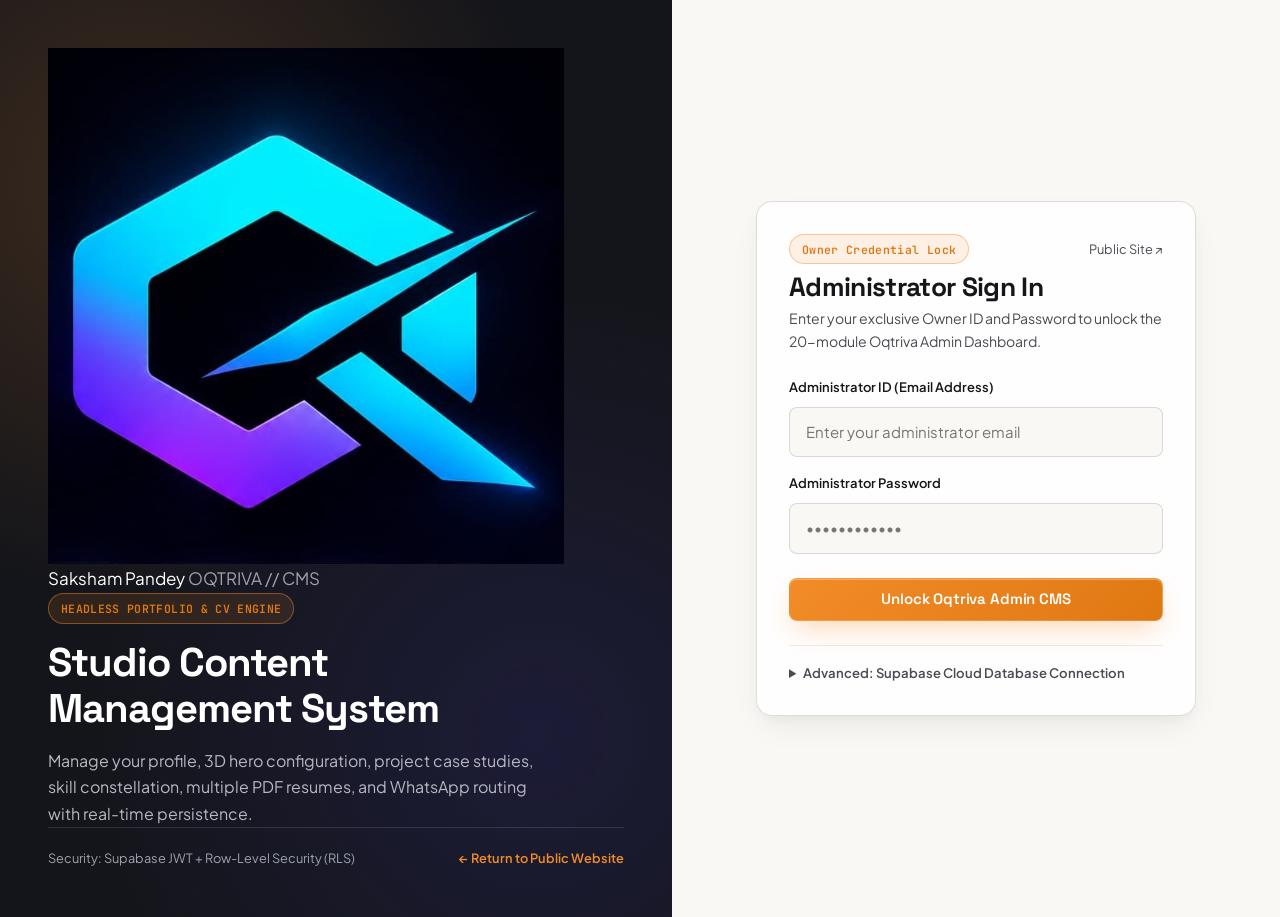
==== commit 3b4d184f: "changed the name and logo of the comapany" ====
--- a/admin/index.html
+++ b/admin/index.html
@@ -3,9 +3,10 @@
   <head>
     <meta charset="UTF-8" />
     <meta name="viewport" content="width=device-width, initial-scale=1.0" />
-    <title>Admin Dashboard — Saksham Pandey | NEXVORA CMS</title>
+    <title>Admin Dashboard — Saksham Pandey | OQTRIVA CMS</title>
     <meta name="robots" content="noindex, nofollow" />
-    <link rel="icon" type="image/svg+xml" href="../assets/icons/favicon.svg" />
+    <link rel="icon" type="image/png" href="../assets/icons/oqtriva-icon.png" />
+    <link rel="icon" type="image/svg+xml" href="../assets/icons/oqtriva-logo.svg" />
     <link rel="preconnect" href="https://fonts.googleapis.com" />
     <link rel="preconnect" href="https://fonts.gstatic.com" crossorigin />
     <link
@@ -31,9 +32,9 @@
             class="brand-logo"
             title="View Public Website"
           >
-            <span class="brand-logo__cube">SP</span>
+            <img src="../assets/icons/oqtriva-icon.png" alt="OQTRIVA Logo" class="brand-logo__img" />
             <span class="brand-logo__meta">
-              <span style="font-size: 0.95rem">NEXVORA CMS</span>
+              <span style="font-size: 0.95rem">OQTRIVA CMS</span>
               <span class="brand-logo__sub">SAKSHAM PANDEY</span>
             </span>
           </a>
@@ -216,7 +217,7 @@
             "
           >
             <span id="adminActiveUserEmail" class="mono"
-              >saksham@nexvora.dev</span
+              >pandeysaksham180@gmail.com</span
             >
           </div>
           <button
--- a/css/tokens.css
+++ b/css/tokens.css
@@ -1,5 +1,5 @@
 /* ==========================================================================
-   DESIGN TOKENS — SAKSHAM PANDEY | NEXVORA TECHNOLOGIES
+   DESIGN TOKENS — SAKSHAM PANDEY | OQTRIVA
    Predominantly warm pearl/alabaster light theme with charcoal typography,
    signature #F28C28 warm orange accent, dimensional shadows, and 3D depth.
    ========================================================================== */
--- a/css/components.css
+++ b/css/components.css
@@ -870,3 +870,359 @@
   border-radius: var(--radius-lg);
   color: var(--text-secondary);
 }
+
+/* ==========================================================================
+   OQTRIVA FOOTER QR CARD & FROSTED-GLASS BANNER COMPONENTS
+   ========================================================================== */
+
+/* --- Column 1 High-Tech QR Access Card --- */
+.footer-qr-card {
+  margin-top: 1.15rem;
+  padding: 0.9rem 1rem;
+  background: rgba(18, 22, 34, 0.65);
+  border: 1px solid rgba(56, 182, 255, 0.25);
+  border-radius: var(--radius-md);
+  backdrop-filter: blur(14px);
+  -webkit-backdrop-filter: blur(14px);
+  box-shadow: 0 10px 24px rgba(0, 0, 0, 0.25), inset 0 1px 0 rgba(255, 255, 255, 0.06);
+  display: flex;
+  align-items: center;
+  gap: 0.9rem;
+  transition: border-color var(--duration-fast) ease, box-shadow var(--duration-fast) ease, transform var(--duration-fast) ease;
+}
+
+.footer-qr-card:hover {
+  border-color: var(--accent-primary);
+  box-shadow: 0 12px 28px rgba(0, 212, 255, 0.18), inset 0 1px 0 rgba(255, 255, 255, 0.12);
+  transform: translateY(-2px);
+}
+
+.footer-qr-card__thumb {
+  position: relative;
+  width: 64px;
+  height: 64px;
+  flex-shrink: 0;
+  border-radius: var(--radius-sm);
+  background: #ffffff;
+  padding: 3px;
+  border: 1px solid rgba(56, 182, 255, 0.35);
+  box-shadow: 0 4px 12px rgba(0, 0, 0, 0.3);
+  cursor: pointer;
+  overflow: hidden;
+  display: block;
+}
+
+.footer-qr-card__thumb img {
+  width: 100%;
+  height: 100%;
+  object-fit: contain;
+  display: block;
+  border-radius: 3px;
+}
+
+.footer-qr-card__thumb::after {
+  content: '';
+  position: absolute;
+  inset: 0;
+  background: linear-gradient(180deg, transparent 0%, rgba(0, 212, 255, 0.25) 50%, transparent 100%);
+  animation: qrScanBeam 2.4s ease-in-out infinite;
+  pointer-events: none;
+}
+
+@keyframes qrScanBeam {
+  0% { transform: translateY(-100%); }
+  100% { transform: translateY(100%); }
+}
+
+.footer-qr-card__info {
+  flex: 1;
+  min-width: 0;
+  display: flex;
+  flex-direction: column;
+  gap: 0.25rem;
+}
+
+.footer-qr-card__tag {
+  display: inline-flex;
+  align-items: center;
+  gap: 0.35rem;
+  font-family: var(--font-mono);
+  font-size: 0.68rem;
+  letter-spacing: 0.08em;
+  text-transform: uppercase;
+  color: var(--accent-primary);
+  font-weight: 600;
+}
+
+.footer-qr-card__tag::before {
+  content: '';
+  width: 6px;
+  height: 6px;
+  border-radius: 50%;
+  background: var(--status-success);
+  box-shadow: 0 0 8px var(--status-success);
+  display: inline-block;
+}
+
+.footer-qr-card__desc {
+  font-size: 0.74rem;
+  line-height: 1.25;
+  color: var(--text-secondary);
+  overflow-wrap: break-word;
+  word-break: break-word;
+}
+
+.footer-qr-card__actions {
+  display: flex;
+  align-items: center;
+  gap: 0.45rem;
+  margin-top: 0.3rem;
+  flex-wrap: wrap;
+}
+
+.footer-qr-btn {
+  font-family: var(--font-mono);
+  font-size: 0.7rem;
+  padding: 0.22rem 0.55rem;
+  border-radius: var(--radius-sm);
+  background: rgba(255, 255, 255, 0.06);
+  border: 1px solid var(--border-medium);
+  color: var(--text-primary);
+  cursor: pointer;
+  display: inline-flex;
+  align-items: center;
+  gap: 0.3rem;
+  transition: all var(--duration-fast) ease;
+  text-decoration: none;
+}
+
+.footer-qr-btn:hover {
+  background: var(--accent-primary);
+  border-color: var(--accent-primary);
+  color: #0b0d13;
+  transform: translateY(-1px);
+}
+
+/* --- Lowest Section OQTRIVA Frosted-Glass Blurred Banner --- */
+.footer-oqtriva-banner-wrap {
+  margin: 2.25rem 0 1.25rem;
+  position: relative;
+}
+
+.footer-oqtriva-banner-glass {
+  position: relative;
+  background: rgba(14, 18, 28, 0.68);
+  backdrop-filter: blur(20px);
+  -webkit-backdrop-filter: blur(20px);
+  border: 1px solid rgba(56, 182, 255, 0.25);
+  border-radius: var(--radius-lg);
+  padding: 1.2rem 1.75rem;
+  display: flex;
+  align-items: center;
+  justify-content: space-between;
+  gap: 1.5rem;
+  overflow: hidden;
+  box-shadow: 0 16px 36px rgba(0, 0, 0, 0.32), inset 0 1px 0 rgba(255, 255, 255, 0.08);
+}
+
+.footer-oqtriva-banner-glass::before {
+  content: '';
+  position: absolute;
+  top: -50%;
+  left: -20%;
+  width: 140%;
+  height: 200%;
+  background: radial-gradient(circle at 20% 50%, rgba(0, 212, 255, 0.12), transparent 55%),
+              radial-gradient(circle at 80% 50%, rgba(139, 92, 246, 0.12), transparent 55%);
+  pointer-events: none;
+}
+
+.footer-oqtriva-banner-img-wrap {
+  position: relative;
+  flex-shrink: 0;
+  max-width: 290px;
+  width: 100%;
+}
+
+.footer-oqtriva-banner-img {
+  width: 100%;
+  height: auto;
+  max-height: 58px;
+  object-fit: contain;
+  display: block;
+  filter: drop-shadow(0 4px 14px rgba(0, 212, 255, 0.28));
+}
+
+.footer-oqtriva-banner-meta {
+  position: relative;
+  display: flex;
+  flex-direction: column;
+  gap: 0.25rem;
+  text-align: right;
+}
+
+.footer-oqtriva-tagline {
+  font-family: var(--font-display);
+  font-size: 0.88rem;
+  font-weight: 700;
+  letter-spacing: 0.12em;
+  text-transform: uppercase;
+  background: linear-gradient(135deg, #ffffff 0%, #38b6ff 50%, #9333ea 100%);
+  -webkit-background-clip: text;
+  -webkit-text-fill-color: transparent;
+}
+
+.footer-oqtriva-sub {
+  font-size: 0.78rem;
+  color: var(--text-secondary);
+  line-height: 1.35;
+}
+
+@media (max-width: 768px) {
+  .footer-oqtriva-banner-glass {
+    flex-direction: column;
+    text-align: center;
+    padding: 1.15rem 1.25rem;
+    gap: 1rem;
+  }
+  .footer-oqtriva-banner-img-wrap {
+    max-width: 220px;
+  }
+  .footer-oqtriva-banner-meta {
+    text-align: center;
+  }
+  .footer-qr-card {
+    flex-direction: column;
+    align-items: flex-start;
+  }
+  .footer-qr-card__thumb {
+    width: 72px;
+    height: 72px;
+  }
+}
+
+/* --- QR Code Full Preview Modal --- */
+.qr-modal {
+  position: fixed;
+  inset: 0;
+  z-index: var(--z-modal);
+  display: none;
+  align-items: center;
+  justify-content: center;
+  padding: 1.25rem;
+}
+
+.qr-modal.is-open {
+  display: flex;
+}
+
+.qr-modal__backdrop {
+  position: absolute;
+  inset: 0;
+  background: rgba(8, 10, 16, 0.82);
+  backdrop-filter: blur(12px);
+  -webkit-backdrop-filter: blur(12px);
+}
+
+.qr-modal__dialog {
+  position: relative;
+  z-index: 1;
+  max-width: 440px;
+  width: 100%;
+  background: var(--bg-elevated);
+  border: 1px solid rgba(56, 182, 255, 0.35);
+  border-radius: var(--radius-lg);
+  padding: 1.75rem;
+  box-shadow: 0 24px 60px rgba(0, 0, 0, 0.5), 0 0 30px rgba(0, 212, 255, 0.15);
+  display: flex;
+  flex-direction: column;
+  align-items: center;
+  text-align: center;
+  animation: modalPopIn 0.28s var(--ease-out-expo) forwards;
+}
+
+@keyframes modalPopIn {
+  0% { opacity: 0; transform: scale(0.92); }
+  100% { opacity: 1; transform: scale(1); }
+}
+
+.qr-modal__close {
+  position: absolute;
+  top: 1rem;
+  right: 1rem;
+  background: rgba(255, 255, 255, 0.08);
+  border: 1px solid var(--border-medium);
+  color: var(--text-primary);
+  width: 32px;
+  height: 32px;
+  border-radius: 50%;
+  display: grid;
+  place-items: center;
+  cursor: pointer;
+  transition: all var(--duration-fast) ease;
+}
+
+.qr-modal__close:hover {
+  background: var(--status-danger);
+  border-color: var(--status-danger);
+  color: #fff;
+}
+
+.qr-modal__brand {
+  display: inline-flex;
+  align-items: center;
+  gap: 0.5rem;
+  margin-bottom: 0.6rem;
+}
+
+.qr-modal__brand img {
+  width: 24px;
+  height: 24px;
+  object-fit: contain;
+}
+
+.qr-modal__brand span {
+  font-family: var(--font-display);
+  font-weight: 700;
+  letter-spacing: 0.1em;
+  font-size: 0.9rem;
+  color: var(--text-primary);
+}
+
+.qr-modal__title {
+  font-family: var(--font-display);
+  font-size: 1.25rem;
+  margin-bottom: 0.35rem;
+}
+
+.qr-modal__sub {
+  font-size: 0.82rem;
+  color: var(--text-secondary);
+  margin-bottom: 1.25rem;
+}
+
+.qr-modal__qr-frame {
+  background: #ffffff;
+  padding: 0.75rem;
+  border-radius: var(--radius-md);
+  box-shadow: 0 12px 30px rgba(0, 0, 0, 0.35);
+  border: 2px solid rgba(56, 182, 255, 0.4);
+  max-width: 220px;
+  width: 100%;
+  margin-bottom: 1.25rem;
+}
+
+.qr-modal__qr-frame img {
+  width: 100%;
+  height: auto;
+  display: block;
+}
+
+.qr-modal__actions {
+  display: flex;
+  gap: 0.65rem;
+  width: 100%;
+  justify-content: center;
+  flex-wrap: wrap;
+}
+
